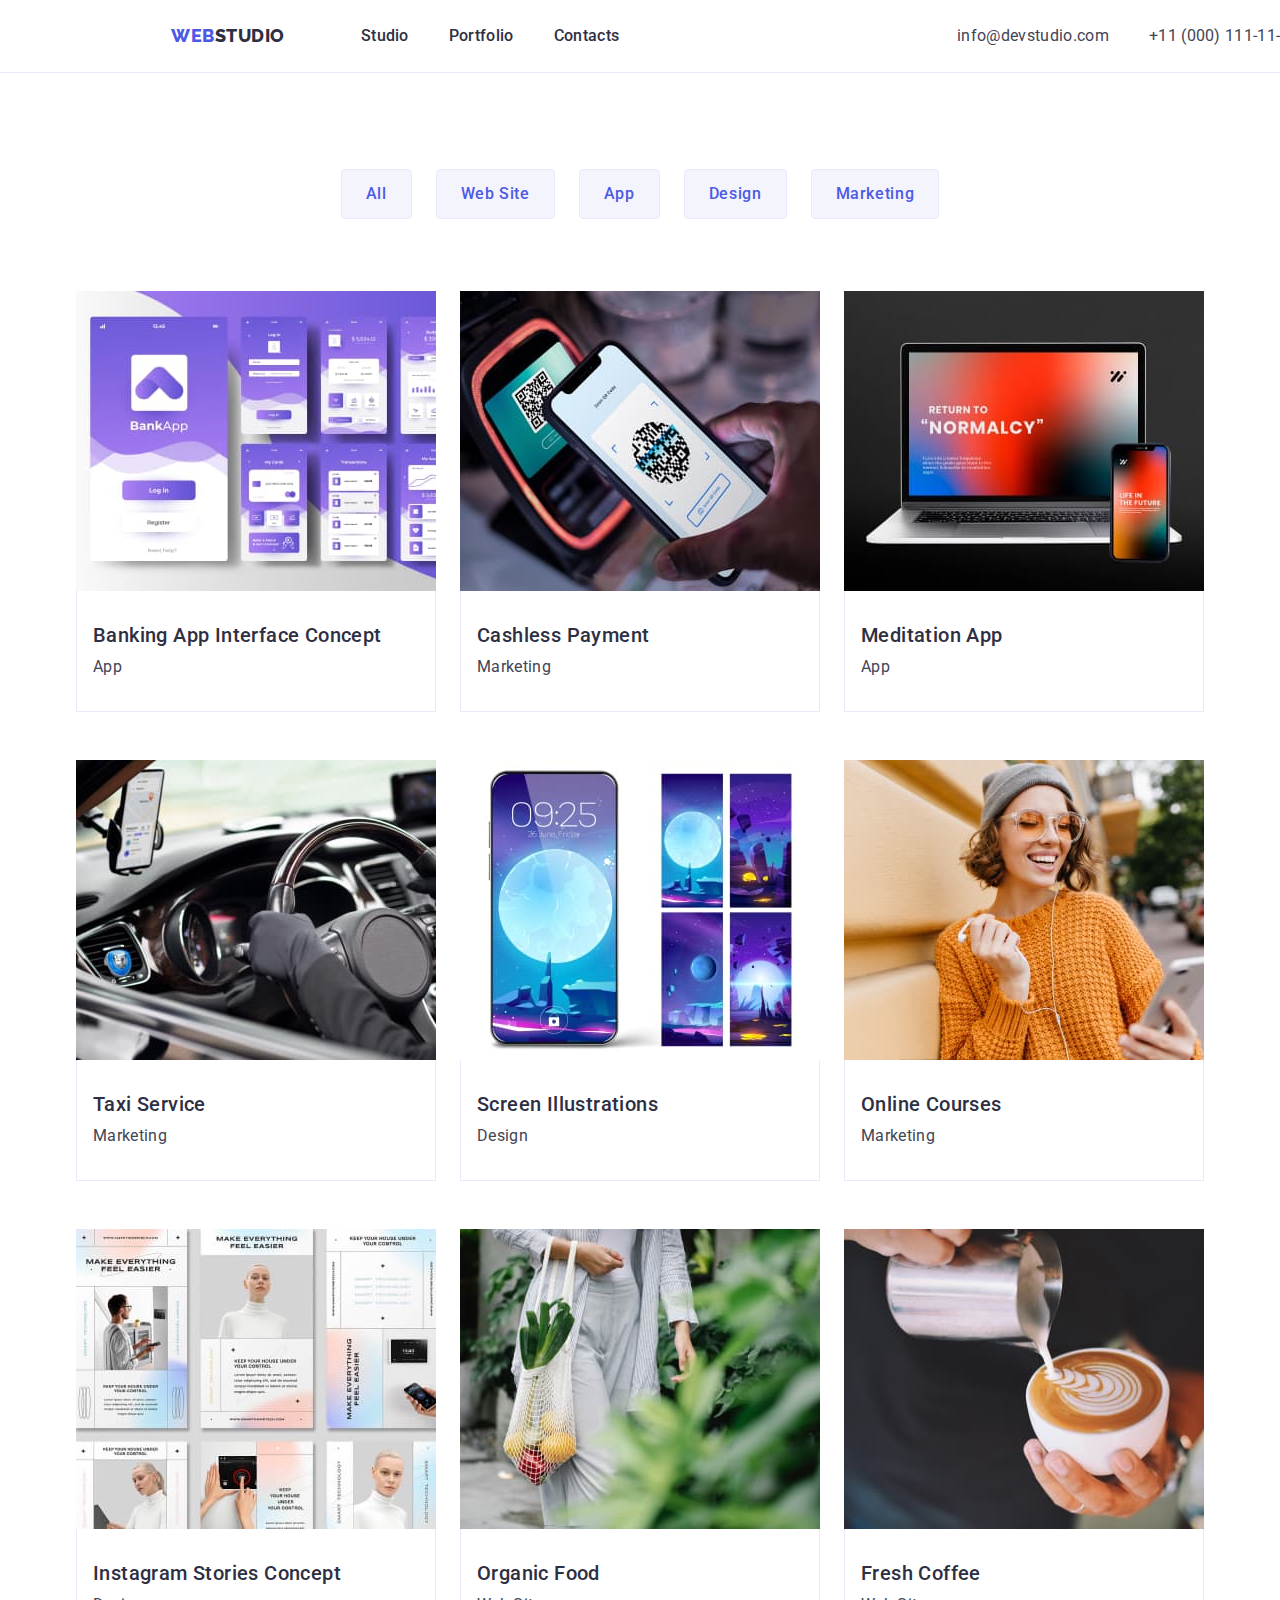
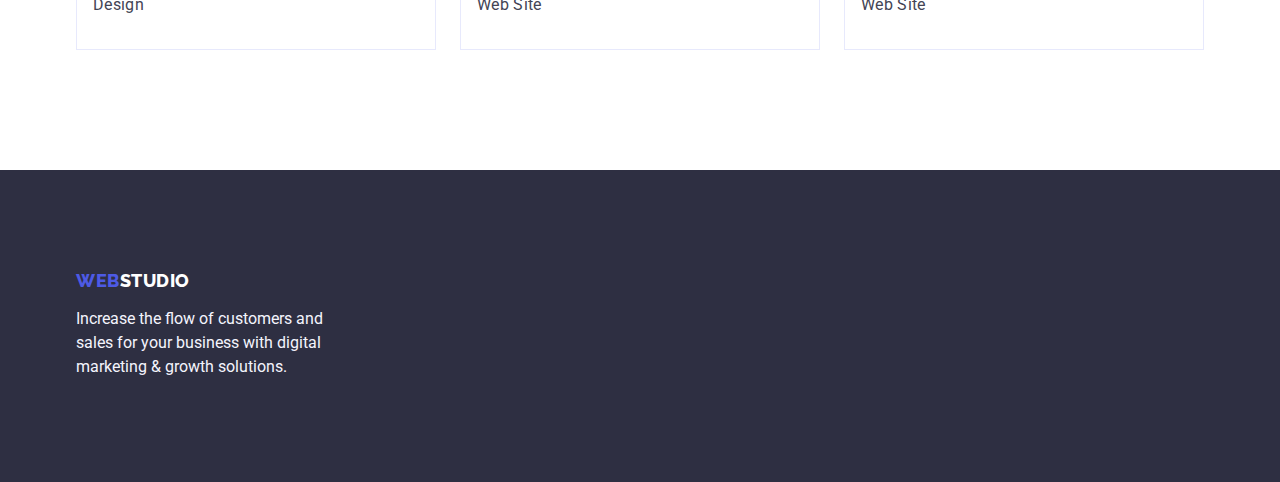
==== portfolio.html @ 0d6e3e11 "Initial commit" ====
<!DOCTYPE html>
<html lang="en">
  <head>
    <meta charset="UTF-8" />
    <meta http-equiv="X-UA-Compatible" content="IE=edge" />
    <meta name="viewport" content="width=device-width, initial-scale=1.0" />
    <link rel="preconnect" href="https://fonts.googleapis.com" />
    <link rel="preconnect" href="https://fonts.gstatic.com" crossorigin />
    <link
      rel="stylesheet"
      href="https://cdn.jsdelivr.net/npm/modern-normalize@1.1.0/modern-normalize.min.css"
    />
    <link
      href="https://fonts.googleapis.com/css2?family=Raleway:wght@800&family=Roboto:wght@400;500;700;900&display=swap"
      rel="stylesheet"
    />
    <link rel="stylesheet" href="./css/styles.css" />
    <title>Portfolio</title>
  </head>
  <body>
    <header class="top-line">
      <div class="container header">
        <nav class="flex-item nav">
          <a href="./index.html" class="text-web link"
            >WEB<span class="text-studio">Studio</span></a
          >
          <ul class="list">
            <li class="list-menu">
              <a class="link" href="./index.html">Studio</a>
            </li>
            <li class="list-menu">
              <a class="link" href="./portfolio.html">Portfolio</a>
            </li>
            <li class="list-menu">
              <a class="link" href="">Contacts</a>
            </li>
          </ul>
        </nav>
        <address class="flex-item">
          <ul class="list address">
            <li>
              <a class="link address" href="mailto:info@devstudio.com"
                >info@devstudio.com</a
              >
            </li>
            <li>
              <a class="link address" href="tel:+110001111111" id="contacts"
                >+11 (000) 111-11-11</a
              >
            </li>
          </ul>
        </address>
      </div>
    </header>
    <main>
      <!-- section with button -->
      <section class="section projects">
        <div class="container">
          <h1 class="visually-hidden">Filters</h1>
          <ul class="list list-filters">
            <li><button class="button-filters" type="button">All</button></li>
            <li>
              <button class="button-filters" type="button">Web Site</button>
            </li>
            <li><button class="button-filters" type="button">App</button></li>
            <li>
              <button class="button-filters" type="button">Design</button>
            </li>
            <li>
              <button class="button-filters" type="button">Marketing</button>
            </li>
          </ul>
          <ul class="list-elements list">
            <li class="element-lists">
              <a class="link" href="">
                <img
                  src="./images/img4.jpg"
                  alt="Banking App Interface Concept"
                  width="360"
                  height="300"
                />
                <div class="element">
                  <h2 class="third-header">Banking App Interface Concept</h2>
                  <p class="text-item">App</p>
                </div></a
              >
            </li>
            <li class="element-lists">
              <a class="link" href="">
                <img
                  src="./images/img5.jpg"
                  alt="Cashless Payment"
                  width="360"
                  height="300"
                />
                <div class="element">
                  <h2 class="third-header">Cashless Payment</h2>
                  <p class="text-item">Marketing</p>
                </div></a
              >
            </li>
            <li class="element-lists">
              <a class="link" href="">
                <img
                  src="./images/img6.jpg"
                  alt="notebook"
                  width="360"
                  height="300"
                />
                <div class="element">
                  <h2 class="third-header">Meditation App</h2>
                  <p class="text-item">App</p>
                </div></a
              >
            </li>
            <li class="element-lists">
              <a class="link" href="">
                <img
                  src="./images/img7.jpg"
                  alt="Taxi"
                  width="360"
                  height="300"
                />
                <div class="element">
                  <h2 class="third-header">Taxi Service</h2>
                  <p class="text-item">Marketing</p>
                </div></a
              >
            </li>
            <li class="element-lists">
              <a class="link" href="">
                <img
                  src="./images/img8.jpg"
                  alt="cellphone"
                  width="360"
                  height="300"
                />
                <div class="element">
                  <h2 class="third-header">Screen Illustrations</h2>
                  <p class="text-item">Design</p>
                </div></a
              >
            </li>
            <li class="element-lists">
              <a class="link" href="">
                <img
                  src="./images/img9.jpg"
                  alt="young girl"
                  width="360"
                  height="300"
                />
                <div class="element">
                  <h2 class="third-header">Online Courses</h2>
                  <p class="text-item">Marketing</p>
                </div></a
              >
            </li>
            <li class="element-lists">
              <a class="link" href="">
                <img
                  src="./images/img10.jpg"
                  alt="Instagram Stories"
                  width="360"
                  height="300"
                />
                <div class="element">
                  <h2 class="third-header">Instagram Stories Concept</h2>
                  <p class="text-item">Design</p>
                </div></a
              >
            </li>
            <li class="element-lists">
              <a class="link" href="">
                <img
                  src="./images/img11.jpg"
                  alt="a bag of vegetables"
                  width="360"
                  height="300"
                />
                <div class="element">
                  <h2 class="third-header">Organic Food</h2>
                  <p class="text-item">Web Site</p>
                </div></a
              >
            </li>
            <li class="element-lists">
              <a class="link" href="">
                <img
                  src="./images/img12.jpg"
                  alt="the barista makes coffee"
                  width="360"
                  height="300"
                />
                <div class="element">
                  <h2 class="third-header">Fresh Coffee</h2>
                  <p class="text-item">Web Site</p>
                </div></a
              >
            </li>
          </ul>
        </div>
      </section>
    </main>
    <footer class="footer">
      <div class="container">
        <a class="link text-web-footer" href="./index.html"
          >WEB<span class="text-studio-footer">Studio</span></a
        >
        <p class="text-footer">
          Increase the flow of customers and sales for your business with
          digital marketing & growth solutions.
        </p>
      </div>
    </footer>
  </body>
</html>
---- css/styles.css ----
*,
*::before,
*::after {
    box-sizing: border-box;
    margin: 0;
    padding: 0;
}

:root {
    --primary-font: Roboto, sans-serif;
    --secondary-font: Raleway, sans-serif;
    --color-iris: #4d5ae5;
    --color-ocean: #404bbf;
    --color-corporated: #2e2f42;
    --color-green: #31d0aa;
    --color-slate: #434455;
    --color-light-slate: #8e8f99;
    --color-cornflower: #e7e9fc;
    --color-cloud: #f4f4fd;
    --color-white: #ffffff;
    --color-dairy: #fcfcfc;
}

body {
    font-family: "Roboto", sans-serif;
    color: var(--color-slate);
    background-color: var(--color-white);
}

.container {
    max-width: 1158px;
    padding: 0 15px;
    margin: 0 auto;
}

.top-line {
    border-bottom: solid 1px var(--color-cornflower);
}

.header {
    display: flex;
    flex-direction: row;
    justify-content: space-between;
    width: 1158px;
    align-items: center;
    margin-left: 156px;

}

.flex-item {
    display: flex;
    flex-direction: row;
    justify-content: space-between;
    align-items: center;
}

.visually-hidden {
    position: absolute;
    width: 1px;
    height: 1px;
    margin: -1px;
    border: 0;
    padding: 0;
    white-space: nowrap;
    clip-path: inset(100%);
    clip: rect(0 0 0 0);
    overflow: hidden;
}

.link {
    text-decoration: none;
}

.text-web {
    color: var(--color-iris);
    font-family: var(--secondary-font);
    font-weight: 800;
    font-size: 18px;
    line-height: 1.17;
    letter-spacing: 0.03em;
    text-transform: uppercase;
    display: inline-block;
    margin-right: 76px;
}

.text-studio {
    color: var(--color-corporated);
    font-family: var(--secondary-font);
    font-weight: 800;
    font-size: 18px;
    line-height: 1.33;
}

.team {
    border: 2px;
    gap: 24px;

}

.list,
.list-advantages {

    display: flex;
    flex-direction: row;
    list-style: none;
}

.list-advantages {
    gap: 24px;

}

.container-item {
    width: calc((100% - 72px) / 4);
}

.list-activities {
    list-style-type: none;
    display: flex;
    gap: 24px;

}

.works {
    width: calc((100% - 48px) / 3);
}

.list-menu>a {
    color: var(--color-corporated);
    font-family: var(--primary-font);
    font-size: 16px;
    font-weight: 500;
    line-height: 1.5;
    letter-spacing: 0.02em;
    text-align: left;
    display: flex;
    padding: 24px 0px;
}

.list-menu:nth-child(-n + 2) {
    margin-right: 40px;
}

.list-menu>a:hover,
.list-menu>a:focus {
    color: var(--color-ocean);
}

.address {
    color: var(--color-slate);
    font-family: var(--primary-font);
    font-style: normal;
    font-size: 16px;
    font-weight: 400;
    line-height: 1.5;
    letter-spacing: 0.02em;
    text-align: left;
    display: flex;
    flex-direction: row;
    justify-content: flex-end;
    gap: 40px;


}

.address:hover,
.address:focus {
    color: var(--color-ocean);
}

.section {
    padding-bottom: 120px;
}

.hero-content {
    background-color: var(--color-corporated);
    color: var(--color-white);
    height: 600px;
    width: 100%;
    padding: 188px 0;

}

.text-header {

    font-family: var(--primary-font);
    font-size: 56px;
    line-height: 1.07;
    text-align: center;
    letter-spacing: 0.02em;
    max-width: 496px;
    margin-left: auto;
    margin-right: auto;
    margin-bottom: 48px;
}

.button-order {
    border: none;
    background: var(--color-iris);
    color: var(--color-white);
    border-radius: 4px;
    min-width: 169px;
    height: 56px;
    font-family: 'Roboto', sans-serif;
    font-weight: 500;
    font-size: 16px;
    line-height: 1.5;
    letter-spacing: 0.04em;
    cursor: pointer;
    display: block;
    margin-left: auto;
    margin-right: auto;
}

.button-order:hover,
.button-order:focus {
    background: var(--color-ocean);
    color: var(--color-white);

}

.first {
    padding: 120px 0;
}

.second-header {
    color: var(--color-corporated);
    font-family: var(--primary-font);
    font-size: 36px;
    font-weight: 700;
    line-height: 1.11;
    letter-spacing: 0.02em;
    text-align: center;
    text-transform: capitalize;
    margin-bottom: 72px;
}

.third-header {
    color: var(--color-corporated);
    font-family: var(--primary-font);
    font-size: 20px;
    font-weight: 500;
    line-height: 1.2;
    letter-spacing: 0.02em;
    text-align: left;
    text-transform: capitalize;
    margin-bottom: 8px;
}

.text-item {
    color: var(--color-slate);
    font-family: var(--primary-font);
    font-size: 16px;
    font-weight: 400;
    line-height: 1.5;
    letter-spacing: 0.02em;
    text-align: left;
}

.team-section {
    background-color: var(--color-cloud);
    padding-top: 120px;
}


.footer {
    height: 312px;
    background-color: var(--color-corporated);
    padding: 100px 0;
}


.text-web-footer {
    display: inline-block;
    color: var(--color-iris);
    font-family: var(--secondary-font);
    font-weight: 800;
    font-size: 18px;
    line-height: 1.17;
    letter-spacing: 0.03em;
    text-transform: uppercase;
    margin-bottom: 16px;
}

.text-studio-footer {
    color: var(--color-white);
    font-family: 'Raleway';
    font-weight: 800;
    font-size: 18px;
    line-height: 1.17;
}

.text-footer {
    font-family: inherit;
    font-weight: 400;
    font-size: 16px;
    line-height: 24px;
    color: var(--color-cloud);
    width: 264px;
}

/* portfolio */


.list-filters {
    display: flex;
    flex-direction: row;
    justify-content: center;
    gap: 24px;
    margin-bottom: 72px;


}

.button-filters {
    background-color: var(--color-cloud);
    color: var(--color-iris);
    border: 1px solid var(--color-cornflower);
    border-radius: 4px;
    font-family: 'Roboto', sans-serif;
    font-weight: 500;
    font-size: 16px;
    line-height: 1.5;
    letter-spacing: 0.04em;
    padding: 12px 24px;
    cursor: pointer;
}

.button-filters:hover,
.button-filters:focus {
    border: 1px solid transparent;
    background-color: var(--color-ocean);
    color: var(--color-white);
    box-shadow: 0px 3px 1px rgba(0, 0, 0, 0.1), 0px 2px 1px rgba(0, 0, 0, 0.08), 0px 2px 2px rgba(0, 0, 0, 0.12);
}

.button-filters:active {
    background-color: var(--color-ocean);
    color: var(--color-white);
}

img {
    display: block;
}

.projects {
    padding-top: 96px;
    padding-bottom: 120px;
}

.list-elements {
    width: 1128px;
    display: flex;
    flex-direction: row;
    flex-wrap: wrap;
    column-gap: 24px;
    row-gap: 48px;

}

.element-lists {
    width: calc((100% - 48px) / 3);
}

.element {
    border: solid 1px var(--color-cornflower);
    border-top: none;
    padding: 32px 16px;
}

.member-team {
    background-color: var(--color-white);
    border-radius: 0 0 4px 4px;
    padding: 32px 16px;

}

.card-team {
    box-shadow: 3px 3px 1px rgba(0, 0, 0, 0.1);
    width: calc((100% - 24px*3) / 4);

}

.name,
.specialty {
    text-align: center;
}
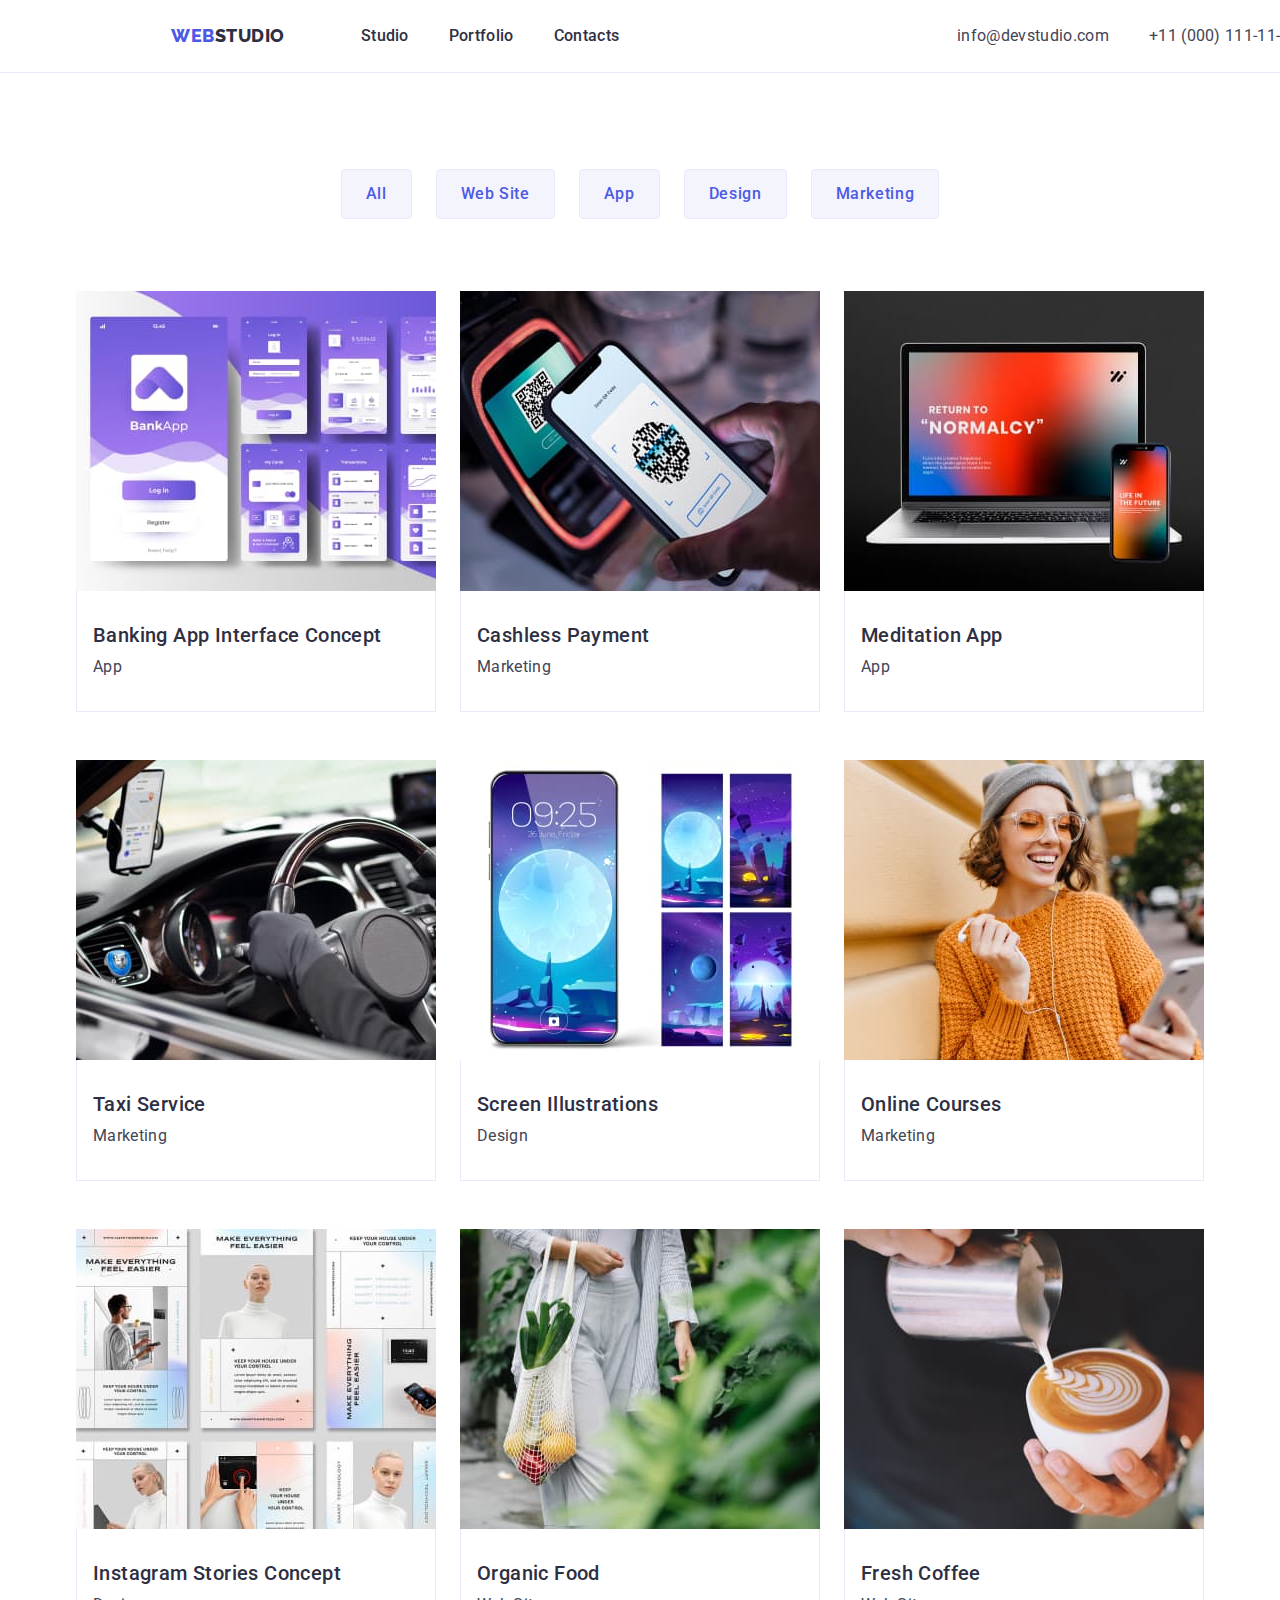
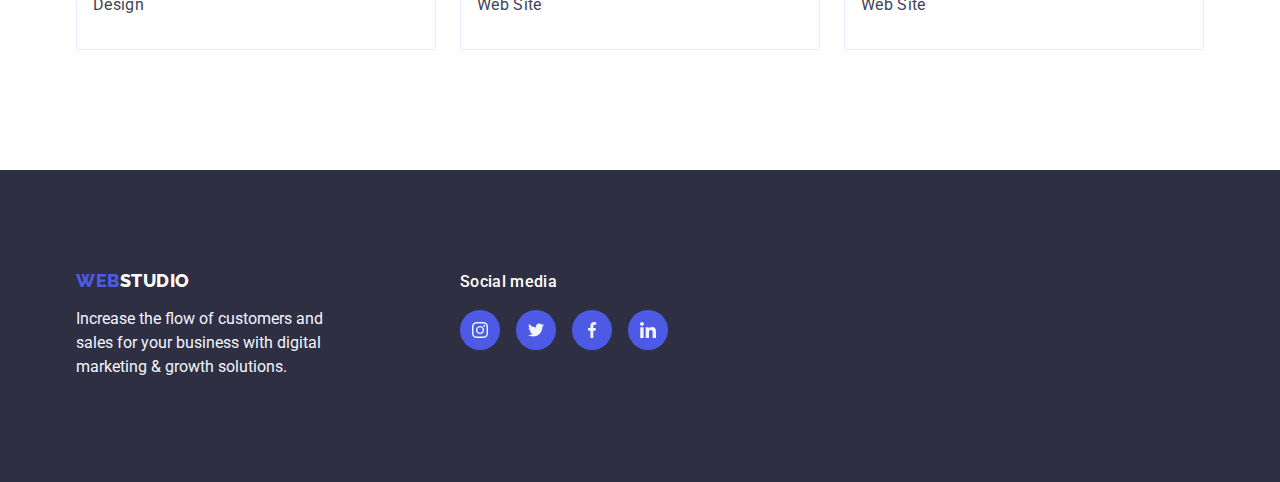
==== commit 4535ebb6: "Перша спроба" ====
--- a/portfolio.html
+++ b/portfolio.html
@@ -72,9 +72,9 @@
           </ul>
           <ul class="list-elements list">
             <li class="element-lists">
-              <a class="link" href="">
-                <img
-                  src="./images/img4.jpg"
+              <a class="link link-elements" href="">
+                <img
+                  src="./images/portfolio/img4.jpg"
                   alt="Banking App Interface Concept"
                   width="360"
                   height="300"
@@ -86,9 +86,9 @@
               >
             </li>
             <li class="element-lists">
-              <a class="link" href="">
-                <img
-                  src="./images/img5.jpg"
+              <a class="link link-elements" href="">
+                <img
+                  src="./images/portfolio/img5.jpg"
                   alt="Cashless Payment"
                   width="360"
                   height="300"
@@ -100,9 +100,9 @@
               >
             </li>
             <li class="element-lists">
-              <a class="link" href="">
-                <img
-                  src="./images/img6.jpg"
+              <a class="link link-elements" href="">
+                <img
+                  src="./images/portfolio/img6.jpg"
                   alt="notebook"
                   width="360"
                   height="300"
@@ -114,9 +114,9 @@
               >
             </li>
             <li class="element-lists">
-              <a class="link" href="">
-                <img
-                  src="./images/img7.jpg"
+              <a class="link link-elements" href="">
+                <img
+                  src="./images/portfolio/img7.jpg"
                   alt="Taxi"
                   width="360"
                   height="300"
@@ -128,9 +128,9 @@
               >
             </li>
             <li class="element-lists">
-              <a class="link" href="">
-                <img
-                  src="./images/img8.jpg"
+              <a class="link link-elements" href="">
+                <img
+                  src="./images/portfolio/img8.jpg"
                   alt="cellphone"
                   width="360"
                   height="300"
@@ -142,9 +142,9 @@
               >
             </li>
             <li class="element-lists">
-              <a class="link" href="">
-                <img
-                  src="./images/img9.jpg"
+              <a class="link link-elements" href="">
+                <img
+                  src="./images/portfolio/img9.jpg"
                   alt="young girl"
                   width="360"
                   height="300"
@@ -156,9 +156,9 @@
               >
             </li>
             <li class="element-lists">
-              <a class="link" href="">
-                <img
-                  src="./images/img10.jpg"
+              <a class="link link-elements" href="">
+                <img
+                  src="./images/portfolio/img10.jpg"
                   alt="Instagram Stories"
                   width="360"
                   height="300"
@@ -170,9 +170,9 @@
               >
             </li>
             <li class="element-lists">
-              <a class="link" href="">
-                <img
-                  src="./images/img11.jpg"
+              <a class="link link-elements" href="">
+                <img
+                  src="./images/portfolio/img11.jpg"
                   alt="a bag of vegetables"
                   width="360"
                   height="300"
@@ -184,9 +184,9 @@
               >
             </li>
             <li class="element-lists">
-              <a class="link" href="">
-                <img
-                  src="./images/img12.jpg"
+              <a class="link link-elements" href="">
+                <img
+                  src="./images/portfolio/img12.jpg"
                   alt="the barista makes coffee"
                   width="360"
                   height="300"
@@ -202,14 +202,73 @@
       </section>
     </main>
     <footer class="footer">
-      <div class="container">
-        <a class="link text-web-footer" href="./index.html"
-          >WEB<span class="text-studio-footer">Studio</span></a
-        >
-        <p class="text-footer">
-          Increase the flow of customers and sales for your business with
-          digital marketing & growth solutions.
-        </p>
+      <div class="container footer-container">
+        <div class="footer-container-logo">
+          <a class="link text-web-footer" href="./index.html"
+            >WEB<span class="text-studio-footer">Studio</span></a
+          >
+          <p class="text-footer">
+            Increase the flow of customers and sales for your business with
+            digital marketing & growth solutions.
+          </p>
+        </div>
+        <div class="footer-container-social">
+          <p class="footer-social">Social media</p>
+          <ul class="footer-social-media list">
+            <li class="socials-item">
+              <a
+                class="socials-link-footer link"
+                href="https://instagram.com"
+                target="_blank"
+                rel="noopener noreferrer"
+                aria-label="Instagram icon"
+              >
+                <svg class="icons" width="16px" height="16px">
+                  <use href="./images/symbol-defs.svg#icon-instagram"></use>
+                </svg>
+              </a>
+            </li>
+            <li class="socials-item">
+              <a
+                class="socials-link-footer link"
+                href="https://twitter.com"
+                target="_blank"
+                rel="noopener noreferrer"
+                aria-label="Twitter icon"
+              >
+                <svg class="icons" width="16px" height="16px">
+                  <use href="/images/symbol-defs.svg#icon-twitter"></use>
+                </svg>
+              </a>
+            </li>
+            <li class="socials-item">
+              <a
+                class="socials-link-footer link"
+                href="https://facebook.com"
+                target="_blank"
+                rel="noopener noreferrer"
+                aria-label="Facebook icon"
+              >
+                <svg class="icons" width="16px" height="16px">
+                  <use href="/images/symbol-defs.svg#icon-facebook"></use>
+                </svg>
+              </a>
+            </li>
+            <li class="socials-item">
+              <a
+                class="socials-link-footer link"
+                href="https://linkedin.com"
+                target="_blank"
+                rel="noopener noreferrer"
+                aria-label="Linkedin icon"
+              >
+                <svg class="icons" width="16px" height="16px">
+                  <use href="/images/symbol-defs.svg#icon-linkedin"></use>
+                </svg>
+              </a>
+            </li>
+          </ul>
+        </div>
       </div>
     </footer>
   </body>
--- a/css/styles.css
+++ b/css/styles.css
@@ -112,6 +112,18 @@
 
 .container-item {
     width: calc((100% - 72px) / 4);
+
+}
+
+.container-item-icon {
+    display: flex;
+    justify-content: center;
+    align-items: center;
+    background-color: var(--color-cloud);
+    border-radius: 4px;
+    padding-top: 24px;
+    padding-bottom: 24px;
+    margin-bottom: 8px;
 }
 
 .list-activities {
@@ -173,7 +185,14 @@
 }
 
 .hero-content {
+    max-width: 1600px;
+    margin-left: auto;
+    margin-right: auto;
     background-color: var(--color-corporated);
+    background-image: linear-gradient(rgba(46, 47, 66, 0.7), rgba(46, 47, 66, 0.7)), url(/images/hero/people-office\ 1.jpg);
+    background-repeat: no-repeat;
+    background-position: center;
+    background-size: cover;
     color: var(--color-white);
     height: 600px;
     width: 100%;
@@ -221,6 +240,7 @@
 
 .first {
     padding: 120px 0;
+
 }
 
 .second-header {
@@ -247,6 +267,12 @@
     margin-bottom: 8px;
 }
 
+.icon-advantages {
+    flex: content;
+    background-color: var(--color-cloud);
+    border-radius: 4px;
+}
+
 .text-item {
     color: var(--color-slate);
     font-family: var(--primary-font);
@@ -262,6 +288,76 @@
     padding-top: 120px;
 }
 
+.socials {
+    margin-top: 8px;
+    display: flex;
+    justify-content: center;
+    gap: 24px;
+
+}
+
+.socials-item {}
+
+.socials-link,
+.socials-link-footer {
+    width: 40px;
+    height: 40px;
+    background-color: var(--color-iris);
+    border-radius: 50%;
+    display: flex;
+    justify-content: center;
+    align-items: center;
+}
+
+.socials-link:hover,
+.socials-link:focus {
+    background-color: var(--color-ocean);
+}
+
+.socials-link-footer:hover,
+.socials-link-footer:focus {
+    background-color: var(--color-green);
+}
+
+.icons {
+    width: 16px;
+    height: 16px;
+}
+
+.section-customers {
+    margin-top: 120px;
+}
+
+.customers-list {
+    display: flex;
+    justify-content: center;
+    gap: 24px;
+}
+
+.customers-item {}
+
+.customers-item-link {
+    width: 168px;
+    height: 88px;
+    border: 1px solid var(--color-light-slate);
+    border-radius: 4px;
+    color: var(--color-light-slate);
+    display: flex;
+    justify-content: center;
+    align-items: center;
+}
+
+.customers-icon {
+    fill: currentColor;
+}
+
+.customers-icon:hover,
+.customers-icon:focus,
+.customers-item-link:hover,
+.customers-item-link:focus {
+    color: var(--color-ocean);
+    border-color: var(--color-ocean);
+}
 
 .footer {
     height: 312px;
@@ -269,6 +365,36 @@
     padding: 100px 0;
 }
 
+.footer-container {
+    display: flex;
+
+}
+
+.footer-container-logo {}
+
+.footer-container-social {
+    margin-left: 120px;
+
+
+}
+
+.footer-social {
+    font-family: var(--primary-font);
+    color: var(--color-white);
+    font-size: 16px;
+    font-weight: 500;
+    line-height: 24px;
+    letter-spacing: 0.02em;
+    text-align: left;
+    margin-bottom: 16px;
+}
+
+.footer-social-media {
+    gap: 16px;
+}
+
+.footer-social-media:hover,
+.footer-social-media:focus {}
 
 .text-web-footer {
     display: inline-block;
@@ -362,6 +488,11 @@
     width: calc((100% - 48px) / 3);
 }
 
+.element-lists:hover,
+.element-lists:focus {
+    box-shadow: 0px 2px 1px 0px rgba(46, 47, 66, 0.08), 0px 1px 1px 0px rgba(46, 47, 66, 0.16), 0px 1px 6px 0px rgba(46, 47, 66, 0.08);
+}
+
 .element {
     border: solid 1px var(--color-cornflower);
     border-top: none;
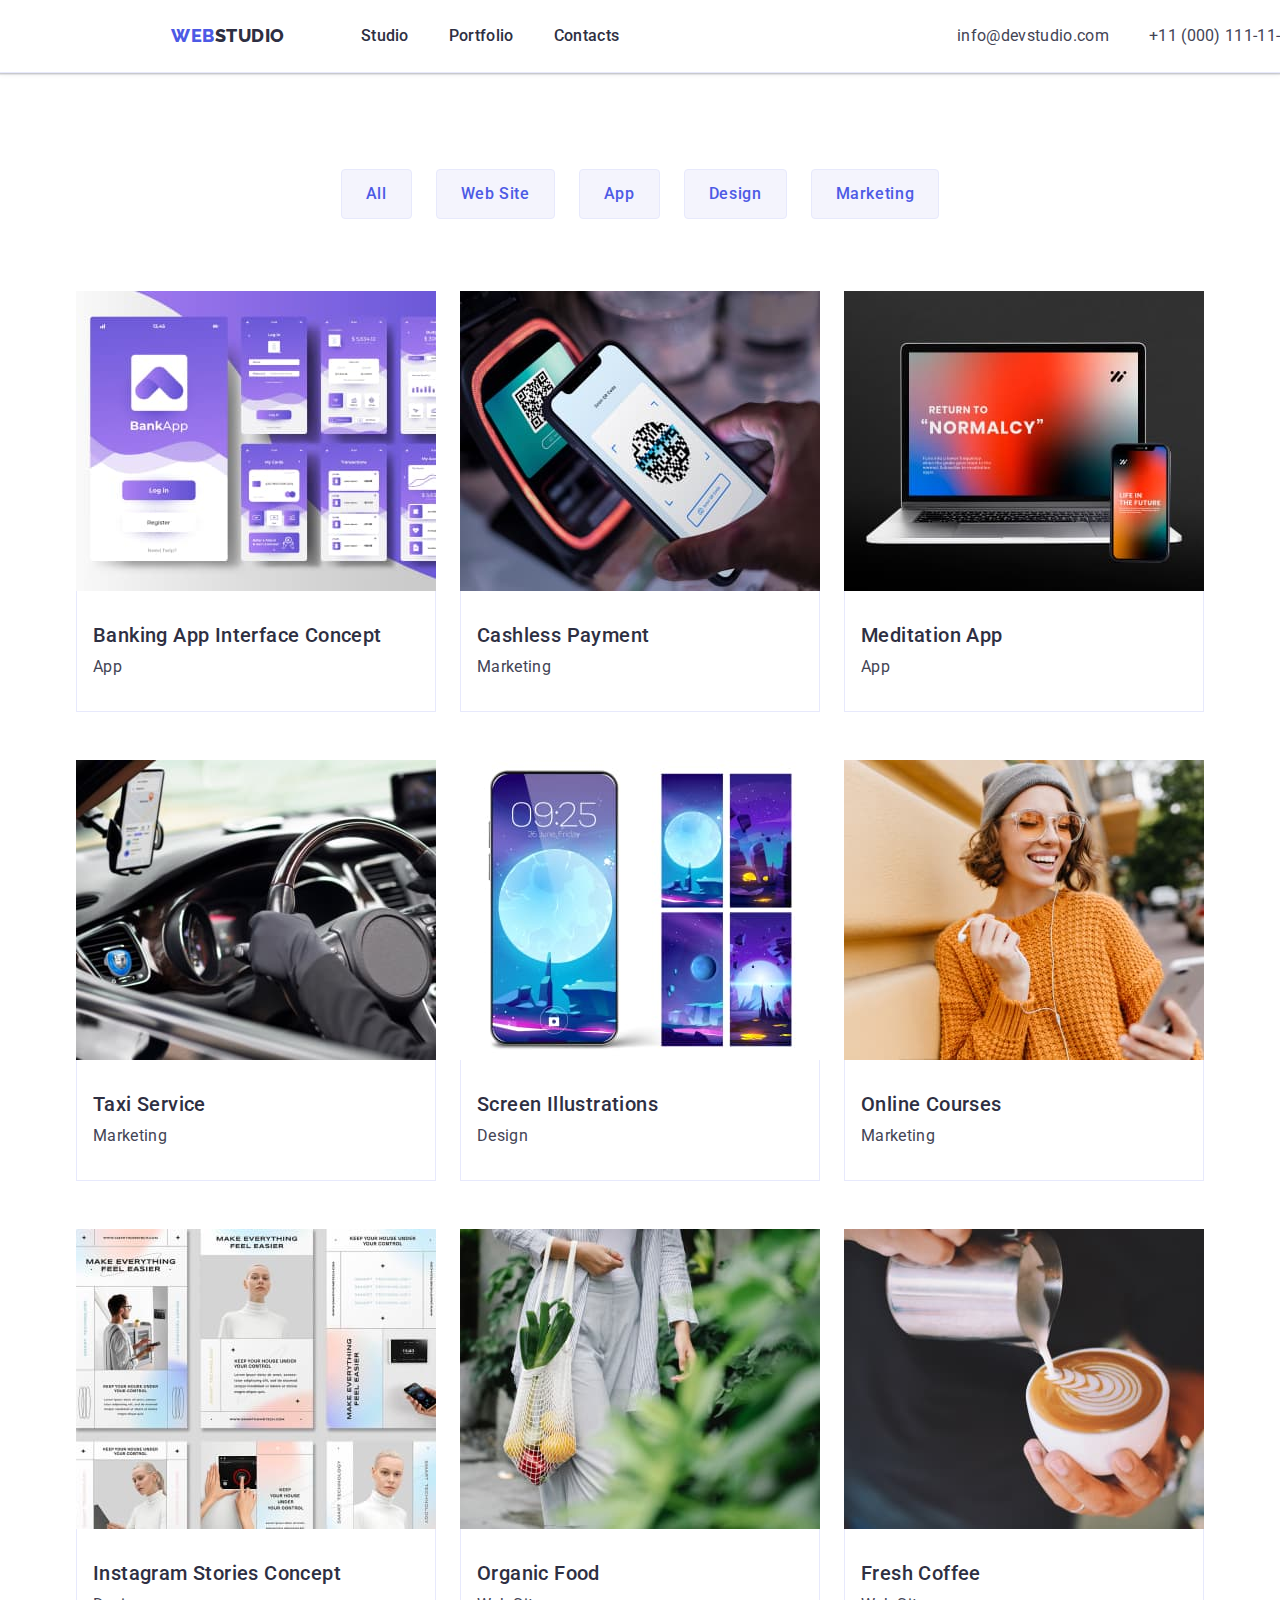
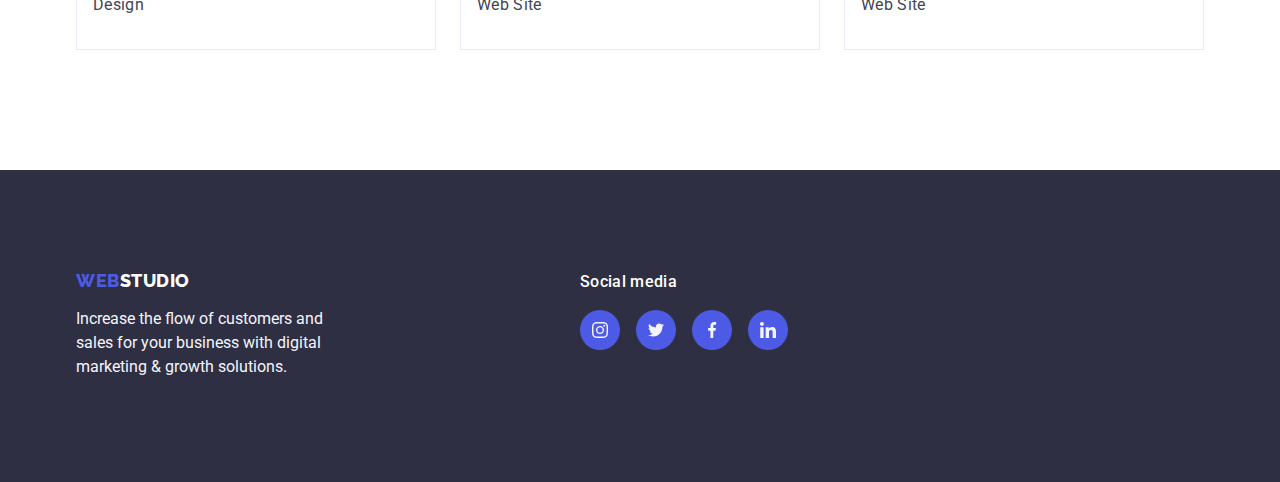
==== commit c3897755: "виправлення" ====
--- a/portfolio.html
+++ b/portfolio.html
@@ -223,8 +223,8 @@
                 rel="noopener noreferrer"
                 aria-label="Instagram icon"
               >
-                <svg class="icons" width="16px" height="16px">
-                  <use href="./images/symbol-defs.svg#icon-instagram"></use>
+                <svg class="icons" width="16" height="16">
+                  <use href="./images/icon.svg#icon-instagram"></use>
                 </svg>
               </a>
             </li>
@@ -236,8 +236,8 @@
                 rel="noopener noreferrer"
                 aria-label="Twitter icon"
               >
-                <svg class="icons" width="16px" height="16px">
-                  <use href="/images/symbol-defs.svg#icon-twitter"></use>
+                <svg class="icons" width="16" height="16">
+                  <use href="./images/icon.svg#icon-twitter"></use>
                 </svg>
               </a>
             </li>
@@ -249,8 +249,8 @@
                 rel="noopener noreferrer"
                 aria-label="Facebook icon"
               >
-                <svg class="icons" width="16px" height="16px">
-                  <use href="/images/symbol-defs.svg#icon-facebook"></use>
+                <svg class="icons" width="16" height="16">
+                  <use href="./images/icon.svg#icon-facebook"></use>
                 </svg>
               </a>
             </li>
@@ -262,8 +262,8 @@
                 rel="noopener noreferrer"
                 aria-label="Linkedin icon"
               >
-                <svg class="icons" width="16px" height="16px">
-                  <use href="/images/symbol-defs.svg#icon-linkedin"></use>
+                <svg class="icons" width="16" height="16">
+                  <use href="./images/icon.svg#icon-linkedin"></use>
                 </svg>
               </a>
             </li>
--- a/css/styles.css
+++ b/css/styles.css
@@ -35,6 +35,9 @@
 
 .top-line {
     border-bottom: solid 1px var(--color-cornflower);
+    box-shadow: 0px 2px 1px rgba(46, 47, 66, 0.08),
+        0px 1px 1px rgba(46, 47, 66, 0.16),
+        0px 1px 6px rgba(46, 47, 66, 0.08);
 }
 
 .header {
@@ -185,11 +188,11 @@
 }
 
 .hero-content {
-    max-width: 1600px;
+    max-width: 1440px;
     margin-left: auto;
     margin-right: auto;
     background-color: var(--color-corporated);
-    background-image: linear-gradient(rgba(46, 47, 66, 0.7), rgba(46, 47, 66, 0.7)), url(/images/hero/people-office\ 1.jpg);
+    background-image: linear-gradient(rgba(46, 47, 66, 0.7), rgba(46, 47, 66, 0.7)), url(../images/hero/people-office.jpg);
     background-repeat: no-repeat;
     background-position: center;
     background-size: cover;
@@ -248,7 +251,7 @@
     font-family: var(--primary-font);
     font-size: 36px;
     font-weight: 700;
-    line-height: 1.11;
+    line-height: 1.1;
     letter-spacing: 0.02em;
     text-align: center;
     text-transform: capitalize;
@@ -295,8 +298,6 @@
     gap: 24px;
 
 }
-
-.socials-item {}
 
 .socials-link,
 .socials-link-footer {
@@ -320,12 +321,11 @@
 }
 
 .icons {
-    width: 16px;
-    height: 16px;
+    fill: var(--color-cloud);
 }
 
 .section-customers {
-    margin-top: 120px;
+    padding: 120px 0;
 }
 
 .customers-list {
@@ -334,11 +334,14 @@
     gap: 24px;
 }
 
-.customers-item {}
+.customers-item {
+    width: calc((100%-120px)/6);
+    height: 88px;
+}
 
 .customers-item-link {
-    width: 168px;
-    height: 88px;
+    width: 100%;
+    height: 100%;
     border: 1px solid var(--color-light-slate);
     border-radius: 4px;
     color: var(--color-light-slate);
@@ -367,10 +370,10 @@
 
 .footer-container {
     display: flex;
-
-}
-
-.footer-container-logo {}
+    align-items: baseline;
+    gap: 120px;
+
+}
 
 .footer-container-social {
     margin-left: 120px;
@@ -392,9 +395,6 @@
 .footer-social-media {
     gap: 16px;
 }
-
-.footer-social-media:hover,
-.footer-social-media:focus {}
 
 .text-web-footer {
     display: inline-block;
@@ -484,13 +484,17 @@
 
 }
 
+.link-elements {
+    display: block;
+}
+
+.link-elements:hover,
+.link-elements:focus {
+    box-shadow: 0px 2px 1px 0px rgba(46, 47, 66, 0.08), 0px 1px 1px 0px rgba(46, 47, 66, 0.16), 0px 1px 6px 0px rgba(46, 47, 66, 0.08);
+}
+
 .element-lists {
     width: calc((100% - 48px) / 3);
-}
-
-.element-lists:hover,
-.element-lists:focus {
-    box-shadow: 0px 2px 1px 0px rgba(46, 47, 66, 0.08), 0px 1px 1px 0px rgba(46, 47, 66, 0.16), 0px 1px 6px 0px rgba(46, 47, 66, 0.08);
 }
 
 .element {
@@ -501,13 +505,15 @@
 
 .member-team {
     background-color: var(--color-white);
-    border-radius: 0 0 4px 4px;
-    padding: 32px 16px;
+    padding: 32px 0;
 
 }
 
 .card-team {
-    box-shadow: 3px 3px 1px rgba(0, 0, 0, 0.1);
+    box-shadow: 0px 1px 6px rgba(46, 47, 66, 0.08),
+        0px 1px 1px rgba(46, 47, 66, 0.16),
+        0px 2px 1px rgba(46, 47, 66, 0.08);
+    border-radius: 0px 0px 4px 4px;
     width: calc((100% - 24px*3) / 4);
 
 }
